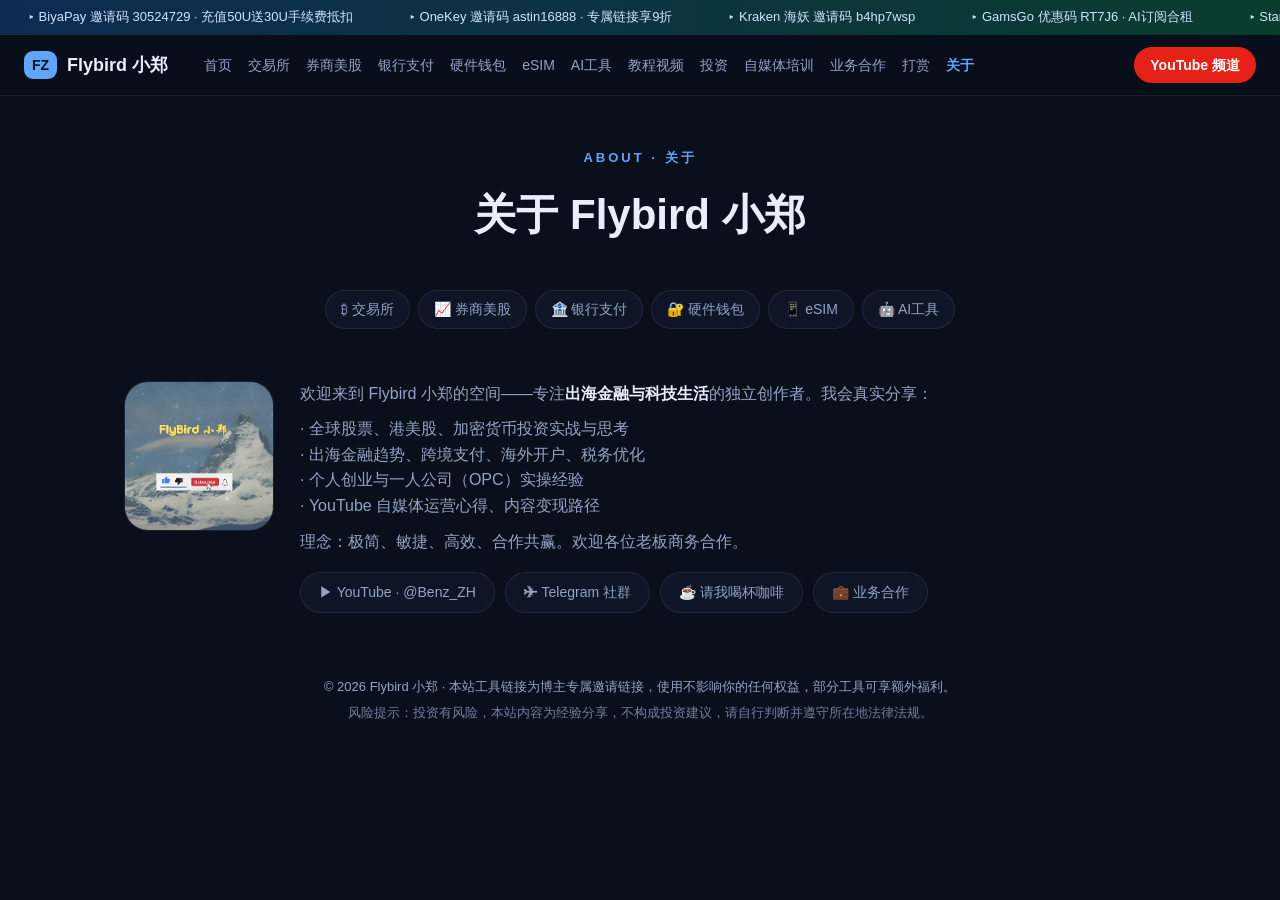
==== about.html @ 4866e3f5 "迭代为多页站：新增6个工具分类页+视频/投资/培训/合作/打赏/关于页，全站共享导航，补回旧站打赏与业务内容" ====
<!DOCTYPE html>
<html lang="zh-CN">
<head>
<meta charset="UTF-8">
<meta name="viewport" content="width=device-width, initial-scale=1.0">
<title>关于 Flybird 小郑 · Flybird 小郑</title>
<meta name="description" content="关于 Flybird 小郑：专注出海金融与科技生活的独立创作者，联系方式与频道入口。">
<link rel="stylesheet" href="styles.css">
<link rel="icon" href="data:image/svg+xml,<svg xmlns='http://www.w3.org/2000/svg' viewBox='0 0 100 100'><text y='.9em' font-size='90'>🕊️</text></svg>">
</head>
<body>
<div class="ticker" aria-label="最新福利播报"><div class="ticker-track" id="tickerTrack"></div></div>
<header class="nav">
  <a class="brand" href="index.html"><span class="brand-badge">FZ</span><span class="brand-name">Flybird 小郑</span></a>
  <nav class="nav-links">
    <a href="index.html">首页</a><a href="exchange.html">交易所</a><a href="broker.html">券商美股</a><a href="bank.html">银行支付</a><a href="wallet.html">硬件钱包</a><a href="esim.html">eSIM</a><a href="ai.html">AI工具</a><a href="videos.html">教程视频</a><a href="invest.html">投资</a><a href="training.html">自媒体培训</a><a href="services.html">业务合作</a><a href="donate.html">打赏</a><a href="about.html">关于</a>
  </nav>
  <a class="nav-cta" href="https://www.youtube.com/@Benz_ZH" target="_blank" rel="noopener">YouTube 频道</a>
</header>
<main>

<section class="page-hero">
  <p class="hero-kicker">ABOUT · 关于</p>
  <h1>关于 Flybird 小郑</h1>
  <p></p>
</section><nav class="cat-nav"><a href="exchange.html">₿ 交易所</a><a href="broker.html">📈 券商美股</a><a href="bank.html">🏦 银行支付</a><a href="wallet.html">🔐 硬件钱包</a><a href="esim.html">📱 eSIM</a><a href="ai.html">🤖 AI工具</a></nav>
<section class="section">
  <div class="about-flex">
    <img class="logo" src="src/assets/images/person_logo.png" alt="Flybird 小郑头像">
    <div class="about-text">
      <p>欢迎来到 Flybird 小郑的空间——专注<strong style="color:var(--text)">出海金融与科技生活</strong>的独立创作者。我会真实分享：</p>
      <p style="margin-top:10px">· 全球股票、港美股、加密货币投资实战与思考<br>
      · 出海金融趋势、跨境支付、海外开户、税务优化<br>
      · 个人创业与一人公司（OPC）实操经验<br>
      · YouTube 自媒体运营心得、内容变现路径</p>
      <p style="margin-top:10px">理念：极简、敏捷、高效、合作共赢。欢迎各位老板商务合作。</p>
      <div class="contact-row">
        <a class="contact-chip" href="https://www.youtube.com/@Benz_ZH" target="_blank" rel="noopener">▶ YouTube · @Benz_ZH</a>
        <a class="contact-chip" href="https://t.me/flybird_home" target="_blank" rel="noopener">✈ Telegram 社群</a>
        <a class="contact-chip" href="donate.html">☕ 请我喝杯咖啡</a>
        <a class="contact-chip" href="services.html">💼 业务合作</a>
      </div>
    </div>
  </div>
</section>

</main>
<footer class="footer">
  <p>© 2026 Flybird 小郑 · 本站工具链接为博主专属邀请链接，使用不影响你的任何权益，部分工具可享额外福利。</p>
  <p class="footer-risk">风险提示：投资有风险，本站内容为经验分享，不构成投资建议，请自行判断并遵守所在地法律法规。</p>
</footer>
<div class="toast" id="toast">已复制</div>
<script src="data.js"></script>
<script src="app.js"></script>
</body>
</html>
---- styles.css ----
/* Flybird 小郑工具站 · 深色工具站风格（原创样式） */
:root {
  --bg: #0a0f1c;
  --bg-soft: #0e1526;
  --bg-card: #121b31;
  --border: rgba(255, 255, 255, 0.08);
  --text: #e8eefc;
  --text-dim: #93a3c4;
  --accent: #60a5fa;
  --accent-dim: rgba(96, 165, 250, 0.12);
  --green: #34d399;
  --green-dim: rgba(52, 211, 153, 0.12);
  --radius: 16px;
}

* { margin: 0; padding: 0; box-sizing: border-box; }
html { scroll-behavior: smooth; }
body {
  background: var(--bg);
  color: var(--text);
  font-family: -apple-system, "PingFang SC", "Microsoft YaHei", "Segoe UI", sans-serif;
  line-height: 1.6;
}
a { color: inherit; text-decoration: none; }
em { font-style: normal; color: var(--accent); }

/* ---------- 滚动播报 ---------- */
.ticker {
  background: linear-gradient(90deg, #0d2b52, #0a3d2e);
  overflow: hidden; white-space: nowrap;
  padding: 7px 0; font-size: 13px; color: #cfe4ff;
}
.ticker-track { display: inline-block; animation: ticker-scroll 40s linear infinite; }
.ticker-item { margin: 0 28px; }
@keyframes ticker-scroll { from { transform: translateX(0); } to { transform: translateX(-50%); } }

/* ---------- 导航 ---------- */
.nav {
  position: sticky; top: 0; z-index: 50;
  display: flex; align-items: center; gap: 24px;
  padding: 12px 24px;
  background: rgba(10, 15, 28, 0.88); backdrop-filter: blur(10px);
  border-bottom: 1px solid var(--border);
}
.brand { display: flex; align-items: center; gap: 10px; font-weight: 700; font-size: 18px; }
.brand-badge {
  background: var(--accent); color: #06121f; font-weight: 800;
  border-radius: 9px; padding: 3px 8px; font-size: 14px;
}
.nav-links { display: flex; gap: 16px; color: var(--text-dim); font-size: 14px; margin-left: 12px; overflow-x: auto; white-space: nowrap; scrollbar-width: none; }
.nav-links::-webkit-scrollbar { display: none; }
.nav-links a:hover { color: var(--text); }
.nav-links a.active { color: var(--accent); font-weight: 700; }
.nav-cta {
  margin-left: auto; background: #e62117; color: #fff;
  padding: 7px 16px; border-radius: 999px; font-size: 14px; font-weight: 600;
}
@media (max-width: 640px) { .nav-cta { display: none; } }

/* ---------- Hero ---------- */
.hero { text-align: center; padding: 72px 24px 48px; max-width: 880px; margin: 0 auto; }
.hero-kicker { color: var(--accent); letter-spacing: 3px; font-size: 13px; font-weight: 700; }
.hero h1 { font-size: clamp(32px, 6vw, 54px); line-height: 1.2; margin: 16px 0; }
.hero-sub { color: var(--text-dim); font-size: 17px; max-width: 640px; margin: 0 auto; }
.hero-sub strong { color: var(--text); }
.hero-actions { display: flex; gap: 14px; justify-content: center; margin: 28px 0 36px; flex-wrap: wrap; }
.btn-primary {
  background: var(--accent); color: #06121f; font-weight: 700;
  padding: 12px 26px; border-radius: 999px; display: inline-block;
}
.btn-ghost {
  border: 1px solid var(--border); color: var(--text);
  padding: 12px 26px; border-radius: 999px; display: inline-block;
}
.hero-stats { display: flex; gap: 40px; justify-content: center; }
.hero-stats div { display: flex; flex-direction: column; }
.hero-stats strong { font-size: 26px; color: var(--green); }
.hero-stats span { color: var(--text-dim); font-size: 13px; }

/* ---------- 通用区块 ---------- */
.section { max-width: 1080px; margin: 0 auto; padding: 48px 24px 8px; }
.section-kicker { color: var(--accent); letter-spacing: 2px; font-size: 12px; font-weight: 700; }
.section h2 { font-size: 30px; margin: 8px 0 6px; }
.section-desc { color: var(--text-dim); margin-bottom: 8px; }

/* ---------- 专题 / 业务卡片 ---------- */
.series-grid { display: grid; grid-template-columns: repeat(auto-fill, minmax(230px, 1fr)); gap: 16px; margin-top: 20px; }
.series-card {
  background: var(--bg-card); border: 1px solid var(--border);
  border-radius: var(--radius); padding: 22px; display: block;
  transition: transform .15s, border-color .15s;
}
a.series-card:hover { transform: translateY(-3px); border-color: var(--accent); }
.series-emoji { font-size: 28px; }
.series-card h3 { margin: 10px 0 6px; font-size: 17px; }
.series-card p { color: var(--text-dim); font-size: 14px; }
.series-link { color: var(--accent); font-size: 14px; font-weight: 600; display: inline-block; margin-top: 10px; }

/* ---------- 工具库 ---------- */
.filter-bar { display: flex; gap: 8px; flex-wrap: wrap; margin: 18px 0 6px; }
.filter-btn {
  background: var(--bg-soft); color: var(--text-dim); border: 1px solid var(--border);
  padding: 7px 15px; border-radius: 999px; cursor: pointer; font-size: 14px;
}
.filter-btn.active { background: var(--accent-dim); color: var(--accent); border-color: var(--accent); }
.cat-block { margin-top: 26px; }
.cat-title { font-size: 20px; margin-bottom: 14px; }
.tool-grid { display: grid; grid-template-columns: repeat(auto-fill, minmax(300px, 1fr)); gap: 16px; }
.tool-card { background: var(--bg-card); border: 1px solid var(--border); border-radius: var(--radius); padding: 20px; }
.tool-head { display: flex; gap: 12px; align-items: center; }
.tool-avatar {
  width: 48px; height: 48px; border-radius: 12px; flex: none;
  background: var(--accent-dim); color: var(--accent);
  display: flex; align-items: center; justify-content: center;
  font-weight: 800; font-size: 15px;
}
.tool-head h3 { font-size: 17px; }
.tool-tag { color: var(--text-dim); font-size: 13px; }
.tool-perk {
  background: var(--green-dim); color: var(--green);
  border-radius: 8px; padding: 6px 10px; font-size: 13px; margin: 14px 0 10px;
}
.code-row { display: flex; align-items: center; gap: 8px; margin-bottom: 12px; font-size: 14px; }
.code-label { color: var(--text-dim); }
.code-row code {
  background: rgba(255,255,255,.06); padding: 3px 10px; border-radius: 6px;
  font-size: 15px; letter-spacing: .5px; color: #ffd479;
}
.copy-btn {
  background: transparent; border: 1px solid var(--border); color: var(--text-dim);
  border-radius: 6px; padding: 3px 10px; cursor: pointer; font-size: 13px;
}
.copy-btn:hover { color: var(--accent); border-color: var(--accent); }
.tool-actions { display: flex; gap: 8px; flex-wrap: wrap; }
.tool-btn {
  background: var(--accent); color: #06121f; font-weight: 700; font-size: 14px;
  padding: 8px 16px; border-radius: 8px;
}
.tool-btn.ghost { background: transparent; border: 1px solid var(--border); color: var(--text); font-weight: 500; }

/* ---------- 视频 ---------- */
.video-grid { display: grid; grid-template-columns: repeat(auto-fill, minmax(300px, 1fr)); gap: 18px; margin-top: 20px; }
.video-card { background: var(--bg-card); border: 1px solid var(--border); border-radius: var(--radius); overflow: hidden; }
.video-thumb { position: relative; cursor: pointer; aspect-ratio: 16/9; background: #000; }
.video-thumb img { width: 100%; height: 100%; object-fit: cover; display: block; }
.video-thumb iframe { width: 100%; height: 100%; display: block; }
.play-badge {
  position: absolute; inset: 0; display: flex; align-items: center; justify-content: center;
  font-size: 30px; color: #fff; background: rgba(0,0,0,.25);
}
.video-card h3 { font-size: 16px; padding: 12px 16px 2px; }
.video-card p { color: var(--text-dim); font-size: 13px; padding: 0 16px 14px; }
.more-videos { margin: 18px 0 8px; }
.more-videos a { color: var(--accent); font-weight: 600; }

/* ---------- 咨询横幅 / 关于 ---------- */
.consult-banner {
  margin-top: 22px; background: linear-gradient(90deg, var(--accent-dim), var(--green-dim));
  border: 1px solid var(--border); border-radius: var(--radius);
  padding: 24px; display: flex; align-items: center; gap: 20px; flex-wrap: wrap;
}
.consult-banner p { color: var(--text-dim); font-size: 14px; margin-top: 4px; }
.consult-banner .btn-primary { margin-left: auto; }
.about-text { color: var(--text-dim); max-width: 760px; }
.contact-row { display: flex; gap: 10px; flex-wrap: wrap; margin-top: 18px; }
.contact-chip { border: 1px solid var(--border); border-radius: 999px; padding: 8px 18px; font-size: 14px; background: var(--bg-soft); }
.contact-chip:hover { border-color: var(--accent); color: var(--accent); }

/* ---------- 页脚 / 提示 ---------- */
.footer { text-align: center; color: var(--text-dim); font-size: 13px; padding: 56px 24px 40px; }
.footer-risk { margin-top: 6px; opacity: .75; }
.toast {
  position: fixed; left: 50%; bottom: 28px; transform: translateX(-50%) translateY(20px);
  background: var(--green); color: #06281c; font-weight: 700; font-size: 14px;
  padding: 10px 22px; border-radius: 999px; opacity: 0; pointer-events: none; transition: all .25s;
}
.toast.show { opacity: 1; transform: translateX(-50%) translateY(0); }

/* ---------- 子页面通用 ---------- */
.page-hero { text-align: center; padding: 52px 24px 10px; max-width: 820px; margin: 0 auto; }
.page-hero .hero-kicker { color: var(--accent); letter-spacing: 3px; font-size: 13px; font-weight: 700; }
.page-hero h1 { font-size: clamp(28px, 5vw, 42px); margin: 12px 0 10px; }
.page-hero p { color: var(--text-dim); font-size: 16px; }
.cat-nav { display: flex; gap: 8px; flex-wrap: wrap; justify-content: center; margin: 22px auto 4px; max-width: 900px; padding: 0 16px; }
.cat-nav a { border: 1px solid var(--border); background: var(--bg-soft); color: var(--text-dim); border-radius: 999px; padding: 7px 15px; font-size: 14px; }
.cat-nav a:hover { color: var(--accent); border-color: var(--accent); }

/* ---------- 课程列表 ---------- */
.course-box { background: var(--bg-card); border: 1px solid var(--border); border-radius: var(--radius); padding: 22px; margin-top: 18px; }
.course-box h3 { margin-bottom: 12px; font-size: 18px; }
.course-item { display: flex; align-items: center; gap: 12px; padding: 11px 10px; border-radius: 10px; font-size: 15px; }
.course-item:hover { background: rgba(255,255,255,.04); }
.course-num { background: var(--accent-dim); color: var(--accent); font-weight: 800; border-radius: 8px; width: 28px; height: 28px; display: flex; align-items: center; justify-content: center; flex: none; }
.course-play { margin-left: auto; color: var(--text-dim); font-size: 13px; flex: none; }

/* ---------- 打赏页 ---------- */
.donate-grid { display: grid; grid-template-columns: repeat(auto-fit, minmax(240px, 1fr)); gap: 18px; max-width: 640px; margin: 26px auto 0; }
.donate-card { background: var(--bg-card); border: 1px solid var(--border); border-radius: var(--radius); padding: 24px; text-align: center; }
.donate-card img { width: 220px; height: 220px; object-fit: contain; border-radius: 12px; background: #fff; }
.donate-card h3 { margin-top: 14px; font-size: 18px; }
.donate-card p { color: var(--text-dim); font-size: 14px; }
.usdt-box { max-width: 720px; margin: 26px auto 0; background: var(--bg-card); border: 1px solid var(--border); border-radius: var(--radius); padding: 22px; text-align: center; }
.usdt-addr { font-family: ui-monospace, Menlo, monospace; background: rgba(255,255,255,.06); border-radius: 8px; padding: 10px 14px; word-break: break-all; color: #ffd479; display: block; margin: 12px 0; font-size: 15px; }

/* ---------- 关于页 ---------- */
.about-flex { display: flex; gap: 26px; align-items: flex-start; flex-wrap: wrap; }
.about-flex img.logo { width: 150px; height: 150px; object-fit: cover; border-radius: 24px; border: 1px solid var(--border); }
.about-flex .about-text { flex: 1; min-width: 260px; }
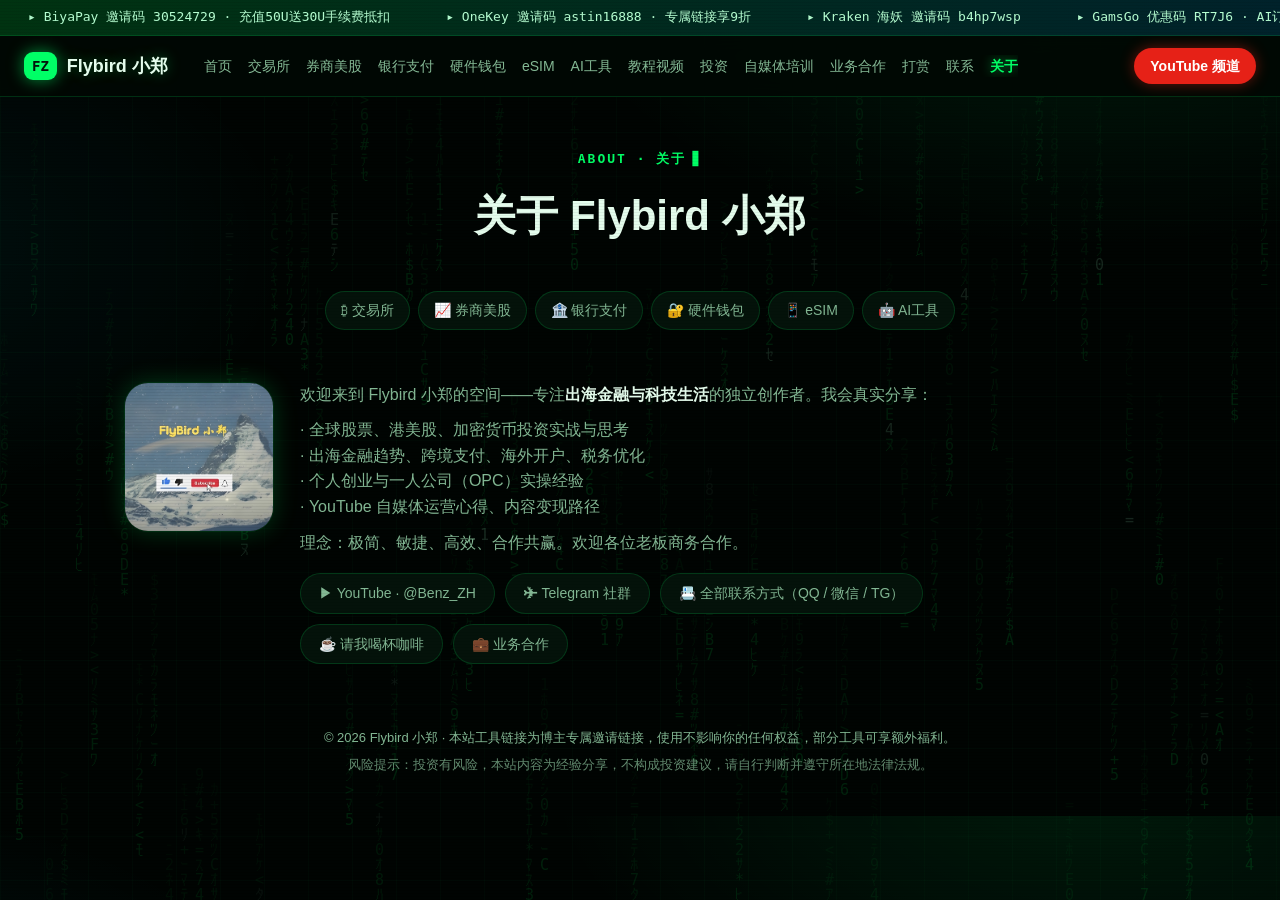
==== commit ee7cac89: "改版黑客帝国科技风（数字雨+霓虹绿+自由主题），新增联系页恢复 QQ/微信/TG/社群全部联系方式" ====
--- a/about.html
+++ b/about.html
@@ -9,11 +9,12 @@
 <link rel="icon" href="data:image/svg+xml,<svg xmlns='http://www.w3.org/2000/svg' viewBox='0 0 100 100'><text y='.9em' font-size='90'>🕊️</text></svg>">
 </head>
 <body>
+<canvas id="matrixRain" aria-hidden="true"></canvas>
 <div class="ticker" aria-label="最新福利播报"><div class="ticker-track" id="tickerTrack"></div></div>
 <header class="nav">
   <a class="brand" href="index.html"><span class="brand-badge">FZ</span><span class="brand-name">Flybird 小郑</span></a>
   <nav class="nav-links">
-    <a href="index.html">首页</a><a href="exchange.html">交易所</a><a href="broker.html">券商美股</a><a href="bank.html">银行支付</a><a href="wallet.html">硬件钱包</a><a href="esim.html">eSIM</a><a href="ai.html">AI工具</a><a href="videos.html">教程视频</a><a href="invest.html">投资</a><a href="training.html">自媒体培训</a><a href="services.html">业务合作</a><a href="donate.html">打赏</a><a href="about.html">关于</a>
+    <a href="index.html">首页</a><a href="exchange.html">交易所</a><a href="broker.html">券商美股</a><a href="bank.html">银行支付</a><a href="wallet.html">硬件钱包</a><a href="esim.html">eSIM</a><a href="ai.html">AI工具</a><a href="videos.html">教程视频</a><a href="invest.html">投资</a><a href="training.html">自媒体培训</a><a href="services.html">业务合作</a><a href="donate.html">打赏</a><a href="contact.html">联系</a><a href="about.html">关于</a>
   </nav>
   <a class="nav-cta" href="https://www.youtube.com/@Benz_ZH" target="_blank" rel="noopener">YouTube 频道</a>
 </header>
@@ -37,6 +38,7 @@
       <div class="contact-row">
         <a class="contact-chip" href="https://www.youtube.com/@Benz_ZH" target="_blank" rel="noopener">▶ YouTube · @Benz_ZH</a>
         <a class="contact-chip" href="https://t.me/flybird_home" target="_blank" rel="noopener">✈ Telegram 社群</a>
+        <a class="contact-chip" href="contact.html">📇 全部联系方式（QQ / 微信 / TG）</a>
         <a class="contact-chip" href="donate.html">☕ 请我喝杯咖啡</a>
         <a class="contact-chip" href="services.html">💼 业务合作</a>
       </div>
--- a/styles.css
+++ b/styles.css
@@ -1,34 +1,54 @@
-/* Flybird 小郑工具站 · 深色工具站风格（原创样式） */
+/* Flybird 小郑工具站 · 黑客帝国式科技风（原创样式） */
 :root {
-  --bg: #0a0f1c;
-  --bg-soft: #0e1526;
-  --bg-card: #121b31;
-  --border: rgba(255, 255, 255, 0.08);
-  --text: #e8eefc;
-  --text-dim: #93a3c4;
-  --accent: #60a5fa;
-  --accent-dim: rgba(96, 165, 250, 0.12);
-  --green: #34d399;
-  --green-dim: rgba(52, 211, 153, 0.12);
-  --radius: 16px;
+  --bg: #010503;
+  --bg-soft: #04120a;
+  --bg-card: #06150c;
+  --border: rgba(0, 255, 102, 0.16);
+  --text: #e4fcec;
+  --text-dim: #83b894;
+  --accent: #00ff66;
+  --accent-dim: rgba(0, 255, 102, 0.12);
+  --green: #00e5ff;
+  --green-dim: rgba(0, 229, 255, 0.10);
+  --amber: #ffd479;
+  --radius: 14px;
+  --mono: ui-monospace, "SF Mono", Menlo, Consolas, monospace;
 }
 
 * { margin: 0; padding: 0; box-sizing: border-box; }
 html { scroll-behavior: smooth; }
 body {
-  background: var(--bg);
+  background:
+    radial-gradient(900px 480px at 85% -5%, rgba(0, 255, 102, 0.10), transparent 60%),
+    radial-gradient(700px 420px at -10% 30%, rgba(0, 229, 255, 0.06), transparent 60%),
+    linear-gradient(rgba(0, 255, 102, 0.025) 1px, transparent 1px),
+    linear-gradient(90deg, rgba(0, 255, 102, 0.025) 1px, transparent 1px),
+    var(--bg);
+  background-size: auto, auto, 44px 44px, 44px 44px, auto;
   color: var(--text);
   font-family: -apple-system, "PingFang SC", "Microsoft YaHei", "Segoe UI", sans-serif;
   line-height: 1.6;
 }
 a { color: inherit; text-decoration: none; }
-em { font-style: normal; color: var(--accent); }
+em { font-style: normal; color: var(--accent); text-shadow: 0 0 18px rgba(0, 255, 102, 0.65); }
+::selection { background: var(--accent); color: #02140a; }
+
+/* 数字雨画布 + 扫描线 */
+#matrixRain { position: fixed; inset: 0; z-index: 0; opacity: 0.14; pointer-events: none; }
+body::after {
+  content: ""; position: fixed; inset: 0; z-index: 3; pointer-events: none;
+  background: repeating-linear-gradient(0deg, rgba(0, 0, 0, 0.14) 0 1px, transparent 1px 3px);
+  opacity: 0.35;
+}
+header, main, footer { position: relative; z-index: 1; }
 
 /* ---------- 滚动播报 ---------- */
 .ticker {
-  background: linear-gradient(90deg, #0d2b52, #0a3d2e);
+  background: linear-gradient(90deg, #003311, #00222b);
+  border-bottom: 1px solid var(--border);
   overflow: hidden; white-space: nowrap;
-  padding: 7px 0; font-size: 13px; color: #cfe4ff;
+  padding: 7px 0; font-size: 13px; color: #b6ffd2; font-family: var(--mono);
+  position: relative; z-index: 1;
 }
 .ticker-track { display: inline-block; animation: ticker-scroll 40s linear infinite; }
 .ticker-item { margin: 0 28px; }
@@ -39,48 +59,68 @@
   position: sticky; top: 0; z-index: 50;
   display: flex; align-items: center; gap: 24px;
   padding: 12px 24px;
-  background: rgba(10, 15, 28, 0.88); backdrop-filter: blur(10px);
+  background: rgba(1, 8, 4, 0.9); backdrop-filter: blur(10px);
   border-bottom: 1px solid var(--border);
 }
 .brand { display: flex; align-items: center; gap: 10px; font-weight: 700; font-size: 18px; }
 .brand-badge {
-  background: var(--accent); color: #06121f; font-weight: 800;
-  border-radius: 9px; padding: 3px 8px; font-size: 14px;
-}
+  background: var(--accent); color: #02140a; font-weight: 800;
+  border-radius: 9px; padding: 3px 8px; font-size: 14px; font-family: var(--mono);
+  box-shadow: 0 0 16px rgba(0, 255, 102, 0.55);
+}
+.brand-name { text-shadow: 0 0 14px rgba(0, 255, 102, 0.35); }
 .nav-links { display: flex; gap: 16px; color: var(--text-dim); font-size: 14px; margin-left: 12px; overflow-x: auto; white-space: nowrap; scrollbar-width: none; }
 .nav-links::-webkit-scrollbar { display: none; }
-.nav-links a:hover { color: var(--text); }
-.nav-links a.active { color: var(--accent); font-weight: 700; }
+.nav-links a:hover { color: var(--accent); }
+.nav-links a.active { color: var(--accent); font-weight: 700; text-shadow: 0 0 12px rgba(0, 255, 102, 0.6); }
 .nav-cta {
   margin-left: auto; background: #e62117; color: #fff;
   padding: 7px 16px; border-radius: 999px; font-size: 14px; font-weight: 600;
+  box-shadow: 0 0 14px rgba(230, 33, 23, 0.45); flex: none;
 }
 @media (max-width: 640px) { .nav-cta { display: none; } }
 
 /* ---------- Hero ---------- */
-.hero { text-align: center; padding: 72px 24px 48px; max-width: 880px; margin: 0 auto; }
-.hero-kicker { color: var(--accent); letter-spacing: 3px; font-size: 13px; font-weight: 700; }
-.hero h1 { font-size: clamp(32px, 6vw, 54px); line-height: 1.2; margin: 16px 0; }
-.hero-sub { color: var(--text-dim); font-size: 17px; max-width: 640px; margin: 0 auto; }
+.hero { text-align: center; padding: 76px 24px 48px; max-width: 900px; margin: 0 auto; }
+.hero-kicker { color: var(--accent); letter-spacing: 2px; font-size: 13px; font-weight: 700; font-family: var(--mono); }
+.hero-kicker::after { content: "▊"; margin-left: 6px; animation: blink 1.1s steps(1) infinite; }
+@keyframes blink { 50% { opacity: 0; } }
+.hero h1 { font-size: clamp(32px, 6vw, 56px); line-height: 1.2; margin: 16px 0; letter-spacing: 1px; }
+.hero-sub { color: var(--text-dim); font-size: 17px; max-width: 680px; margin: 0 auto; }
 .hero-sub strong { color: var(--text); }
 .hero-actions { display: flex; gap: 14px; justify-content: center; margin: 28px 0 36px; flex-wrap: wrap; }
 .btn-primary {
-  background: var(--accent); color: #06121f; font-weight: 700;
-  padding: 12px 26px; border-radius: 999px; display: inline-block;
-}
+  background: var(--accent); color: #02140a; font-weight: 800;
+  padding: 12px 26px; border-radius: 10px; display: inline-block;
+  box-shadow: 0 0 22px rgba(0, 255, 102, 0.45);
+  transition: transform .15s, box-shadow .15s;
+}
+.btn-primary:hover { transform: translateY(-2px); box-shadow: 0 0 34px rgba(0, 255, 102, 0.7); }
 .btn-ghost {
-  border: 1px solid var(--border); color: var(--text);
-  padding: 12px 26px; border-radius: 999px; display: inline-block;
+  border: 1px solid var(--accent); color: var(--accent);
+  padding: 12px 26px; border-radius: 10px; display: inline-block;
+  background: rgba(0, 255, 102, 0.05);
 }
 .hero-stats { display: flex; gap: 40px; justify-content: center; }
 .hero-stats div { display: flex; flex-direction: column; }
-.hero-stats strong { font-size: 26px; color: var(--green); }
+.hero-stats strong { font-size: 26px; color: var(--accent); font-family: var(--mono); text-shadow: 0 0 14px rgba(0, 255, 102, 0.5); }
 .hero-stats span { color: var(--text-dim); font-size: 13px; }
+
+/* 自由三支柱 */
+.freedom-grid { display: grid; grid-template-columns: repeat(auto-fit, minmax(230px, 1fr)); gap: 16px; max-width: 1080px; margin: 6px auto 0; padding: 0 24px; }
+.freedom-card {
+  border: 1px solid var(--border); border-radius: var(--radius); padding: 22px;
+  background: linear-gradient(160deg, rgba(0, 255, 102, 0.07), rgba(0, 0, 0, 0.25));
+  text-align: center;
+}
+.freedom-card .f-emoji { font-size: 30px; }
+.freedom-card h3 { margin: 8px 0 6px; font-size: 19px; letter-spacing: 4px; }
+.freedom-card p { color: var(--text-dim); font-size: 14px; }
 
 /* ---------- 通用区块 ---------- */
 .section { max-width: 1080px; margin: 0 auto; padding: 48px 24px 8px; }
-.section-kicker { color: var(--accent); letter-spacing: 2px; font-size: 12px; font-weight: 700; }
-.section h2 { font-size: 30px; margin: 8px 0 6px; }
+.section-kicker { color: var(--accent); letter-spacing: 2px; font-size: 12px; font-weight: 700; font-family: var(--mono); }
+.section h2 { font-size: 30px; margin: 8px 0 6px; text-shadow: 0 0 16px rgba(0, 255, 102, 0.25); }
 .section-desc { color: var(--text-dim); margin-bottom: 8px; }
 
 /* ---------- 专题 / 业务卡片 ---------- */
@@ -88,9 +128,9 @@
 .series-card {
   background: var(--bg-card); border: 1px solid var(--border);
   border-radius: var(--radius); padding: 22px; display: block;
-  transition: transform .15s, border-color .15s;
-}
-a.series-card:hover { transform: translateY(-3px); border-color: var(--accent); }
+  transition: transform .15s, border-color .15s, box-shadow .15s;
+}
+a.series-card:hover, div.series-card:hover { transform: translateY(-3px); border-color: var(--accent); box-shadow: 0 8px 30px rgba(0, 255, 102, 0.18); }
 .series-emoji { font-size: 28px; }
 .series-card h3 { margin: 10px 0 6px; font-size: 17px; }
 .series-card p { color: var(--text-dim); font-size: 14px; }
@@ -106,13 +146,15 @@
 .cat-block { margin-top: 26px; }
 .cat-title { font-size: 20px; margin-bottom: 14px; }
 .tool-grid { display: grid; grid-template-columns: repeat(auto-fill, minmax(300px, 1fr)); gap: 16px; }
-.tool-card { background: var(--bg-card); border: 1px solid var(--border); border-radius: var(--radius); padding: 20px; }
+.tool-card { background: var(--bg-card); border: 1px solid var(--border); border-radius: var(--radius); padding: 20px; transition: border-color .15s, box-shadow .15s; }
+.tool-card:hover { border-color: rgba(0, 255, 102, 0.55); box-shadow: 0 6px 26px rgba(0, 255, 102, 0.15); }
 .tool-head { display: flex; gap: 12px; align-items: center; }
 .tool-avatar {
   width: 48px; height: 48px; border-radius: 12px; flex: none;
-  background: var(--accent-dim); color: var(--accent);
+  background: var(--accent-dim); color: var(--accent); font-family: var(--mono);
   display: flex; align-items: center; justify-content: center;
-  font-weight: 800; font-size: 15px;
+  font-weight: 800; font-size: 15px; border: 1px solid var(--border);
+  text-shadow: 0 0 10px rgba(0, 255, 102, 0.5);
 }
 .tool-head h3 { font-size: 17px; }
 .tool-tag { color: var(--text-dim); font-size: 13px; }
@@ -123,8 +165,9 @@
 .code-row { display: flex; align-items: center; gap: 8px; margin-bottom: 12px; font-size: 14px; }
 .code-label { color: var(--text-dim); }
 .code-row code {
-  background: rgba(255,255,255,.06); padding: 3px 10px; border-radius: 6px;
-  font-size: 15px; letter-spacing: .5px; color: #ffd479;
+  background: rgba(0, 255, 102, 0.07); padding: 3px 10px; border-radius: 6px;
+  font-size: 15px; letter-spacing: .5px; color: var(--amber); font-family: var(--mono);
+  border: 1px dashed rgba(0, 255, 102, 0.35);
 }
 .copy-btn {
   background: transparent; border: 1px solid var(--border); color: var(--text-dim);
@@ -133,7 +176,7 @@
 .copy-btn:hover { color: var(--accent); border-color: var(--accent); }
 .tool-actions { display: flex; gap: 8px; flex-wrap: wrap; }
 .tool-btn {
-  background: var(--accent); color: #06121f; font-weight: 700; font-size: 14px;
+  background: var(--accent); color: #02140a; font-weight: 700; font-size: 14px;
   padding: 8px 16px; border-radius: 8px;
 }
 .tool-btn.ghost { background: transparent; border: 1px solid var(--border); color: var(--text); font-weight: 500; }
@@ -146,7 +189,8 @@
 .video-thumb iframe { width: 100%; height: 100%; display: block; }
 .play-badge {
   position: absolute; inset: 0; display: flex; align-items: center; justify-content: center;
-  font-size: 30px; color: #fff; background: rgba(0,0,0,.25);
+  font-size: 30px; color: var(--accent); background: rgba(0, 10, 4, 0.35);
+  text-shadow: 0 0 18px rgba(0, 255, 102, 0.8);
 }
 .video-card h3 { font-size: 16px; padding: 12px 16px 2px; }
 .video-card p { color: var(--text-dim); font-size: 13px; padding: 0 16px 14px; }
@@ -171,14 +215,15 @@
 .footer-risk { margin-top: 6px; opacity: .75; }
 .toast {
   position: fixed; left: 50%; bottom: 28px; transform: translateX(-50%) translateY(20px);
-  background: var(--green); color: #06281c; font-weight: 700; font-size: 14px;
-  padding: 10px 22px; border-radius: 999px; opacity: 0; pointer-events: none; transition: all .25s;
+  background: var(--accent); color: #02140a; font-weight: 700; font-size: 14px;
+  padding: 10px 22px; border-radius: 999px; opacity: 0; pointer-events: none; transition: all .25s; z-index: 60;
+  box-shadow: 0 0 24px rgba(0, 255, 102, 0.5);
 }
 .toast.show { opacity: 1; transform: translateX(-50%) translateY(0); }
 
 /* ---------- 子页面通用 ---------- */
 .page-hero { text-align: center; padding: 52px 24px 10px; max-width: 820px; margin: 0 auto; }
-.page-hero .hero-kicker { color: var(--accent); letter-spacing: 3px; font-size: 13px; font-weight: 700; }
+.page-hero .hero-kicker { color: var(--accent); letter-spacing: 2px; font-size: 13px; font-weight: 700; font-family: var(--mono); }
 .page-hero h1 { font-size: clamp(28px, 5vw, 42px); margin: 12px 0 10px; }
 .page-hero p { color: var(--text-dim); font-size: 16px; }
 .cat-nav { display: flex; gap: 8px; flex-wrap: wrap; justify-content: center; margin: 22px auto 4px; max-width: 900px; padding: 0 16px; }
@@ -189,8 +234,8 @@
 .course-box { background: var(--bg-card); border: 1px solid var(--border); border-radius: var(--radius); padding: 22px; margin-top: 18px; }
 .course-box h3 { margin-bottom: 12px; font-size: 18px; }
 .course-item { display: flex; align-items: center; gap: 12px; padding: 11px 10px; border-radius: 10px; font-size: 15px; }
-.course-item:hover { background: rgba(255,255,255,.04); }
-.course-num { background: var(--accent-dim); color: var(--accent); font-weight: 800; border-radius: 8px; width: 28px; height: 28px; display: flex; align-items: center; justify-content: center; flex: none; }
+.course-item:hover { background: rgba(0, 255, 102, 0.05); }
+.course-num { background: var(--accent-dim); color: var(--accent); font-weight: 800; border-radius: 8px; width: 28px; height: 28px; display: flex; align-items: center; justify-content: center; flex: none; font-family: var(--mono); }
 .course-play { margin-left: auto; color: var(--text-dim); font-size: 13px; flex: none; }
 
 /* ---------- 打赏页 ---------- */
@@ -200,9 +245,23 @@
 .donate-card h3 { margin-top: 14px; font-size: 18px; }
 .donate-card p { color: var(--text-dim); font-size: 14px; }
 .usdt-box { max-width: 720px; margin: 26px auto 0; background: var(--bg-card); border: 1px solid var(--border); border-radius: var(--radius); padding: 22px; text-align: center; }
-.usdt-addr { font-family: ui-monospace, Menlo, monospace; background: rgba(255,255,255,.06); border-radius: 8px; padding: 10px 14px; word-break: break-all; color: #ffd479; display: block; margin: 12px 0; font-size: 15px; }
+.usdt-addr { font-family: var(--mono); background: rgba(0, 255, 102, 0.06); border: 1px dashed rgba(0, 255, 102, 0.35); border-radius: 8px; padding: 10px 14px; word-break: break-all; color: var(--amber); display: block; margin: 12px 0; font-size: 15px; }
+
+/* ---------- 联系页 ---------- */
+.contact-grid { display: grid; grid-template-columns: repeat(auto-fill, minmax(300px, 1fr)); gap: 16px; margin-top: 20px; }
+.contact-card { background: var(--bg-card); border: 1px solid var(--border); border-radius: var(--radius); padding: 22px; text-align: center; transition: border-color .15s, box-shadow .15s; }
+.contact-card:hover { border-color: rgba(0, 255, 102, 0.55); box-shadow: 0 6px 26px rgba(0, 255, 102, 0.15); }
+.contact-card img { width: 170px; height: 170px; object-fit: contain; border-radius: 12px; background: #fff; }
+.contact-card h3 { margin: 12px 0 4px; font-size: 18px; }
+.contact-card .c-id { font-family: var(--mono); color: var(--amber); font-size: 17px; word-break: break-all; }
+.contact-card p { color: var(--text-dim); font-size: 13px; margin: 8px 0 14px; }
 
 /* ---------- 关于页 ---------- */
 .about-flex { display: flex; gap: 26px; align-items: flex-start; flex-wrap: wrap; }
-.about-flex img.logo { width: 150px; height: 150px; object-fit: cover; border-radius: 24px; border: 1px solid var(--border); }
+.about-flex img.logo { width: 150px; height: 150px; object-fit: cover; border-radius: 24px; border: 1px solid var(--border); box-shadow: 0 0 24px rgba(0, 255, 102, 0.2); }
 .about-flex .about-text { flex: 1; min-width: 260px; }
+
+@media (prefers-reduced-motion: reduce) {
+  .ticker-track { animation: none; }
+  .hero-kicker::after { animation: none; }
+}
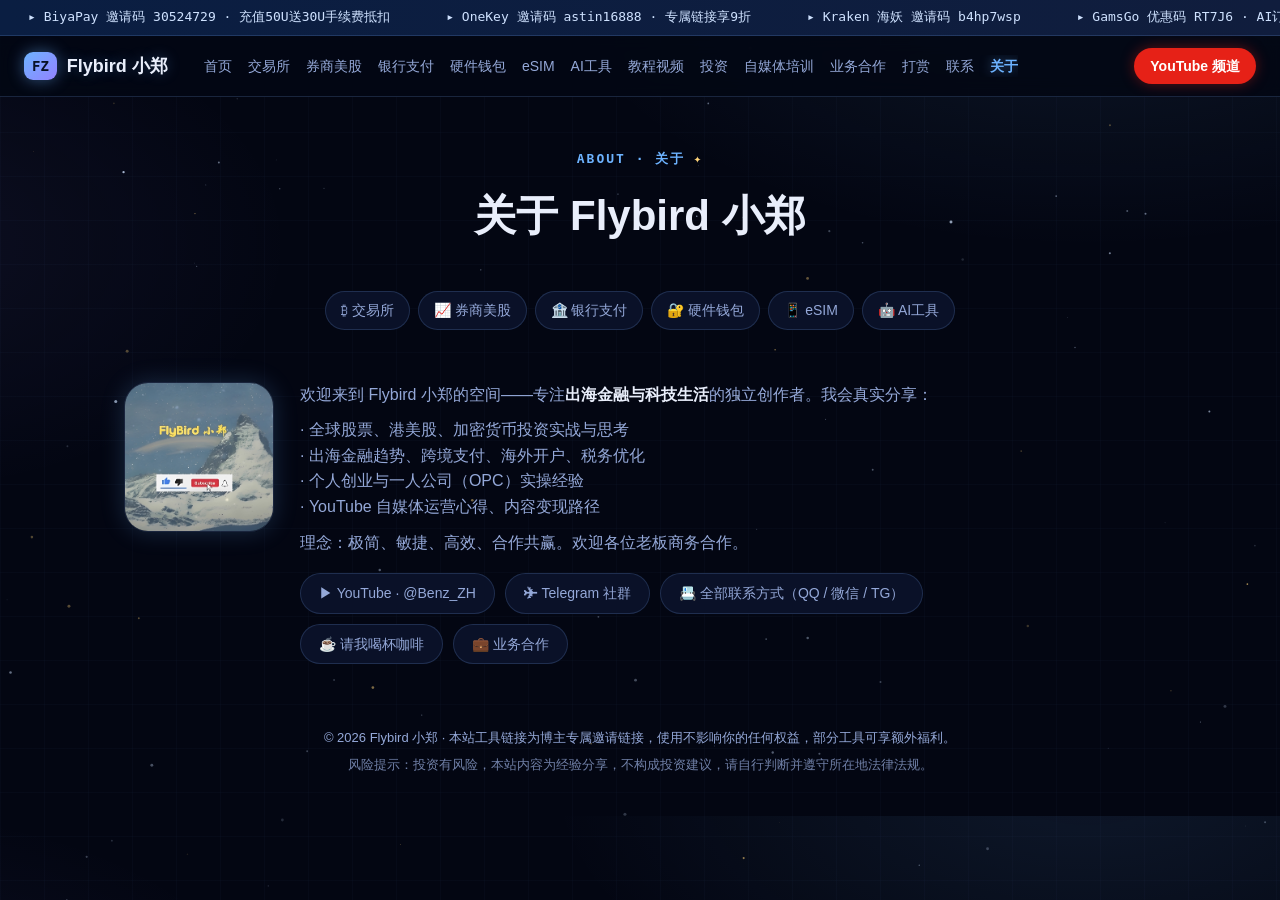
==== commit 543f3954: "改版深蓝星空旅居风（二）：其余页面接入星空背景" ====
--- a/about.html
+++ b/about.html
@@ -9,7 +9,7 @@
 <link rel="icon" href="data:image/svg+xml,<svg xmlns='http://www.w3.org/2000/svg' viewBox='0 0 100 100'><text y='.9em' font-size='90'>🕊️</text></svg>">
 </head>
 <body>
-<canvas id="matrixRain" aria-hidden="true"></canvas>
+<canvas id="starCanvas" aria-hidden="true"></canvas>
 <div class="ticker" aria-label="最新福利播报"><div class="ticker-track" id="tickerTrack"></div></div>
 <header class="nav">
   <a class="brand" href="index.html"><span class="brand-badge">FZ</span><span class="brand-name">Flybird 小郑</span></a>
--- a/styles.css
+++ b/styles.css
@@ -1,15 +1,15 @@
-/* Flybird 小郑工具站 · 黑客帝国式科技风（原创样式） */
+/* Flybird 小郑工具站 · 深蓝星空旅居风（原创样式） */
 :root {
-  --bg: #010503;
-  --bg-soft: #04120a;
-  --bg-card: #06150c;
-  --border: rgba(0, 255, 102, 0.16);
-  --text: #e4fcec;
-  --text-dim: #83b894;
-  --accent: #00ff66;
-  --accent-dim: rgba(0, 255, 102, 0.12);
-  --green: #00e5ff;
-  --green-dim: rgba(0, 229, 255, 0.10);
+  --bg: #030612;
+  --bg-soft: #0a1128;
+  --bg-card: #0a142e;
+  --border: rgba(126, 178, 255, 0.18);
+  --text: #e9eefb;
+  --text-dim: #94a8d8;
+  --accent: #6db3ff;
+  --accent-dim: rgba(109, 179, 255, 0.12);
+  --green: #ffd479;
+  --green-dim: rgba(255, 212, 121, 0.10);
   --amber: #ffd479;
   --radius: 14px;
   --mono: ui-monospace, "SF Mono", Menlo, Consolas, monospace;
@@ -19,10 +19,10 @@
 html { scroll-behavior: smooth; }
 body {
   background:
-    radial-gradient(900px 480px at 85% -5%, rgba(0, 255, 102, 0.10), transparent 60%),
-    radial-gradient(700px 420px at -10% 30%, rgba(0, 229, 255, 0.06), transparent 60%),
-    linear-gradient(rgba(0, 255, 102, 0.025) 1px, transparent 1px),
-    linear-gradient(90deg, rgba(0, 255, 102, 0.025) 1px, transparent 1px),
+    radial-gradient(900px 480px at 85% -5%, rgba(109, 179, 255, 0.10), transparent 60%),
+    radial-gradient(700px 420px at -10% 30%, rgba(147, 130, 255, 0.07), transparent 60%),
+    linear-gradient(rgba(126, 178, 255, 0.022) 1px, transparent 1px),
+    linear-gradient(90deg, rgba(126, 178, 255, 0.022) 1px, transparent 1px),
     var(--bg);
   background-size: auto, auto, 44px 44px, 44px 44px, auto;
   color: var(--text);
@@ -30,24 +30,19 @@
   line-height: 1.6;
 }
 a { color: inherit; text-decoration: none; }
-em { font-style: normal; color: var(--accent); text-shadow: 0 0 18px rgba(0, 255, 102, 0.65); }
-::selection { background: var(--accent); color: #02140a; }
-
-/* 数字雨画布 + 扫描线 */
-#matrixRain { position: fixed; inset: 0; z-index: 0; opacity: 0.14; pointer-events: none; }
-body::after {
-  content: ""; position: fixed; inset: 0; z-index: 3; pointer-events: none;
-  background: repeating-linear-gradient(0deg, rgba(0, 0, 0, 0.14) 0 1px, transparent 1px 3px);
-  opacity: 0.35;
-}
+em { font-style: normal; color: var(--accent); text-shadow: 0 0 18px rgba(109, 179, 255, 0.55); }
+::selection { background: var(--accent); color: #06122b; }
+
+/* 星空画布 */
+#starCanvas { position: fixed; inset: 0; z-index: 0; pointer-events: none; }
 header, main, footer { position: relative; z-index: 1; }
 
 /* ---------- 滚动播报 ---------- */
 .ticker {
-  background: linear-gradient(90deg, #003311, #00222b);
+  background: linear-gradient(90deg, #0a1e42, #101d3d);
   border-bottom: 1px solid var(--border);
   overflow: hidden; white-space: nowrap;
-  padding: 7px 0; font-size: 13px; color: #b6ffd2; font-family: var(--mono);
+  padding: 7px 0; font-size: 13px; color: #cfe2ff; font-family: var(--mono);
   position: relative; z-index: 1;
 }
 .ticker-track { display: inline-block; animation: ticker-scroll 40s linear infinite; }
@@ -59,58 +54,58 @@
   position: sticky; top: 0; z-index: 50;
   display: flex; align-items: center; gap: 24px;
   padding: 12px 24px;
-  background: rgba(1, 8, 4, 0.9); backdrop-filter: blur(10px);
+  background: rgba(3, 7, 20, 0.88); backdrop-filter: blur(10px);
   border-bottom: 1px solid var(--border);
 }
 .brand { display: flex; align-items: center; gap: 10px; font-weight: 700; font-size: 18px; }
 .brand-badge {
-  background: var(--accent); color: #02140a; font-weight: 800;
+  background: linear-gradient(135deg, #6db3ff, #9382ff); color: #081226; font-weight: 800;
   border-radius: 9px; padding: 3px 8px; font-size: 14px; font-family: var(--mono);
-  box-shadow: 0 0 16px rgba(0, 255, 102, 0.55);
-}
-.brand-name { text-shadow: 0 0 14px rgba(0, 255, 102, 0.35); }
+  box-shadow: 0 0 16px rgba(109, 179, 255, 0.45);
+}
+.brand-name { text-shadow: 0 0 14px rgba(109, 179, 255, 0.3); }
 .nav-links { display: flex; gap: 16px; color: var(--text-dim); font-size: 14px; margin-left: 12px; overflow-x: auto; white-space: nowrap; scrollbar-width: none; }
 .nav-links::-webkit-scrollbar { display: none; }
 .nav-links a:hover { color: var(--accent); }
-.nav-links a.active { color: var(--accent); font-weight: 700; text-shadow: 0 0 12px rgba(0, 255, 102, 0.6); }
+.nav-links a.active { color: var(--accent); font-weight: 700; text-shadow: 0 0 12px rgba(109, 179, 255, 0.55); }
 .nav-cta {
   margin-left: auto; background: #e62117; color: #fff;
   padding: 7px 16px; border-radius: 999px; font-size: 14px; font-weight: 600;
-  box-shadow: 0 0 14px rgba(230, 33, 23, 0.45); flex: none;
+  box-shadow: 0 0 14px rgba(230, 33, 23, 0.4); flex: none;
 }
 @media (max-width: 640px) { .nav-cta { display: none; } }
 
 /* ---------- Hero ---------- */
 .hero { text-align: center; padding: 76px 24px 48px; max-width: 900px; margin: 0 auto; }
 .hero-kicker { color: var(--accent); letter-spacing: 2px; font-size: 13px; font-weight: 700; font-family: var(--mono); }
-.hero-kicker::after { content: "▊"; margin-left: 6px; animation: blink 1.1s steps(1) infinite; }
-@keyframes blink { 50% { opacity: 0; } }
+.hero-kicker::after { content: "✦"; margin-left: 8px; color: var(--amber); display: inline-block; animation: twinkle 2.2s ease-in-out infinite; }
+@keyframes twinkle { 0%, 100% { opacity: .35; transform: scale(.85); } 50% { opacity: 1; transform: scale(1.15); } }
 .hero h1 { font-size: clamp(32px, 6vw, 56px); line-height: 1.2; margin: 16px 0; letter-spacing: 1px; }
 .hero-sub { color: var(--text-dim); font-size: 17px; max-width: 680px; margin: 0 auto; }
 .hero-sub strong { color: var(--text); }
 .hero-actions { display: flex; gap: 14px; justify-content: center; margin: 28px 0 36px; flex-wrap: wrap; }
 .btn-primary {
-  background: var(--accent); color: #02140a; font-weight: 800;
+  background: linear-gradient(135deg, #6db3ff, #4f8ef7); color: #06122b; font-weight: 800;
   padding: 12px 26px; border-radius: 10px; display: inline-block;
-  box-shadow: 0 0 22px rgba(0, 255, 102, 0.45);
+  box-shadow: 0 0 22px rgba(109, 179, 255, 0.4);
   transition: transform .15s, box-shadow .15s;
 }
-.btn-primary:hover { transform: translateY(-2px); box-shadow: 0 0 34px rgba(0, 255, 102, 0.7); }
+.btn-primary:hover { transform: translateY(-2px); box-shadow: 0 0 34px rgba(109, 179, 255, 0.6); }
 .btn-ghost {
   border: 1px solid var(--accent); color: var(--accent);
   padding: 12px 26px; border-radius: 10px; display: inline-block;
-  background: rgba(0, 255, 102, 0.05);
+  background: rgba(109, 179, 255, 0.05);
 }
 .hero-stats { display: flex; gap: 40px; justify-content: center; }
 .hero-stats div { display: flex; flex-direction: column; }
-.hero-stats strong { font-size: 26px; color: var(--accent); font-family: var(--mono); text-shadow: 0 0 14px rgba(0, 255, 102, 0.5); }
+.hero-stats strong { font-size: 26px; color: var(--amber); font-family: var(--mono); text-shadow: 0 0 14px rgba(255, 212, 121, 0.45); }
 .hero-stats span { color: var(--text-dim); font-size: 13px; }
 
 /* 自由三支柱 */
 .freedom-grid { display: grid; grid-template-columns: repeat(auto-fit, minmax(230px, 1fr)); gap: 16px; max-width: 1080px; margin: 6px auto 0; padding: 0 24px; }
 .freedom-card {
   border: 1px solid var(--border); border-radius: var(--radius); padding: 22px;
-  background: linear-gradient(160deg, rgba(0, 255, 102, 0.07), rgba(0, 0, 0, 0.25));
+  background: linear-gradient(160deg, rgba(109, 179, 255, 0.08), rgba(0, 0, 0, 0.25));
   text-align: center;
 }
 .freedom-card .f-emoji { font-size: 30px; }
@@ -120,7 +115,7 @@
 /* ---------- 通用区块 ---------- */
 .section { max-width: 1080px; margin: 0 auto; padding: 48px 24px 8px; }
 .section-kicker { color: var(--accent); letter-spacing: 2px; font-size: 12px; font-weight: 700; font-family: var(--mono); }
-.section h2 { font-size: 30px; margin: 8px 0 6px; text-shadow: 0 0 16px rgba(0, 255, 102, 0.25); }
+.section h2 { font-size: 30px; margin: 8px 0 6px; text-shadow: 0 0 16px rgba(109, 179, 255, 0.22); }
 .section-desc { color: var(--text-dim); margin-bottom: 8px; }
 
 /* ---------- 专题 / 业务卡片 ---------- */
@@ -130,7 +125,7 @@
   border-radius: var(--radius); padding: 22px; display: block;
   transition: transform .15s, border-color .15s, box-shadow .15s;
 }
-a.series-card:hover, div.series-card:hover { transform: translateY(-3px); border-color: var(--accent); box-shadow: 0 8px 30px rgba(0, 255, 102, 0.18); }
+a.series-card:hover, div.series-card:hover { transform: translateY(-3px); border-color: var(--accent); box-shadow: 0 8px 30px rgba(109, 179, 255, 0.18); }
 .series-emoji { font-size: 28px; }
 .series-card h3 { margin: 10px 0 6px; font-size: 17px; }
 .series-card p { color: var(--text-dim); font-size: 14px; }
@@ -147,14 +142,14 @@
 .cat-title { font-size: 20px; margin-bottom: 14px; }
 .tool-grid { display: grid; grid-template-columns: repeat(auto-fill, minmax(300px, 1fr)); gap: 16px; }
 .tool-card { background: var(--bg-card); border: 1px solid var(--border); border-radius: var(--radius); padding: 20px; transition: border-color .15s, box-shadow .15s; }
-.tool-card:hover { border-color: rgba(0, 255, 102, 0.55); box-shadow: 0 6px 26px rgba(0, 255, 102, 0.15); }
+.tool-card:hover { border-color: rgba(109, 179, 255, 0.55); box-shadow: 0 6px 26px rgba(109, 179, 255, 0.15); }
 .tool-head { display: flex; gap: 12px; align-items: center; }
 .tool-avatar {
   width: 48px; height: 48px; border-radius: 12px; flex: none;
   background: var(--accent-dim); color: var(--accent); font-family: var(--mono);
   display: flex; align-items: center; justify-content: center;
   font-weight: 800; font-size: 15px; border: 1px solid var(--border);
-  text-shadow: 0 0 10px rgba(0, 255, 102, 0.5);
+  text-shadow: 0 0 10px rgba(109, 179, 255, 0.45);
 }
 .tool-head h3 { font-size: 17px; }
 .tool-tag { color: var(--text-dim); font-size: 13px; }
@@ -165,9 +160,9 @@
 .code-row { display: flex; align-items: center; gap: 8px; margin-bottom: 12px; font-size: 14px; }
 .code-label { color: var(--text-dim); }
 .code-row code {
-  background: rgba(0, 255, 102, 0.07); padding: 3px 10px; border-radius: 6px;
+  background: rgba(109, 179, 255, 0.07); padding: 3px 10px; border-radius: 6px;
   font-size: 15px; letter-spacing: .5px; color: var(--amber); font-family: var(--mono);
-  border: 1px dashed rgba(0, 255, 102, 0.35);
+  border: 1px dashed rgba(126, 178, 255, 0.4);
 }
 .copy-btn {
   background: transparent; border: 1px solid var(--border); color: var(--text-dim);
@@ -176,7 +171,7 @@
 .copy-btn:hover { color: var(--accent); border-color: var(--accent); }
 .tool-actions { display: flex; gap: 8px; flex-wrap: wrap; }
 .tool-btn {
-  background: var(--accent); color: #02140a; font-weight: 700; font-size: 14px;
+  background: linear-gradient(135deg, #6db3ff, #4f8ef7); color: #06122b; font-weight: 700; font-size: 14px;
   padding: 8px 16px; border-radius: 8px;
 }
 .tool-btn.ghost { background: transparent; border: 1px solid var(--border); color: var(--text); font-weight: 500; }
@@ -189,8 +184,8 @@
 .video-thumb iframe { width: 100%; height: 100%; display: block; }
 .play-badge {
   position: absolute; inset: 0; display: flex; align-items: center; justify-content: center;
-  font-size: 30px; color: var(--accent); background: rgba(0, 10, 4, 0.35);
-  text-shadow: 0 0 18px rgba(0, 255, 102, 0.8);
+  font-size: 30px; color: var(--accent); background: rgba(2, 6, 20, 0.35);
+  text-shadow: 0 0 18px rgba(109, 179, 255, 0.75);
 }
 .video-card h3 { font-size: 16px; padding: 12px 16px 2px; }
 .video-card p { color: var(--text-dim); font-size: 13px; padding: 0 16px 14px; }
@@ -215,9 +210,9 @@
 .footer-risk { margin-top: 6px; opacity: .75; }
 .toast {
   position: fixed; left: 50%; bottom: 28px; transform: translateX(-50%) translateY(20px);
-  background: var(--accent); color: #02140a; font-weight: 700; font-size: 14px;
+  background: var(--accent); color: #06122b; font-weight: 700; font-size: 14px;
   padding: 10px 22px; border-radius: 999px; opacity: 0; pointer-events: none; transition: all .25s; z-index: 60;
-  box-shadow: 0 0 24px rgba(0, 255, 102, 0.5);
+  box-shadow: 0 0 24px rgba(109, 179, 255, 0.5);
 }
 .toast.show { opacity: 1; transform: translateX(-50%) translateY(0); }
 
@@ -234,7 +229,7 @@
 .course-box { background: var(--bg-card); border: 1px solid var(--border); border-radius: var(--radius); padding: 22px; margin-top: 18px; }
 .course-box h3 { margin-bottom: 12px; font-size: 18px; }
 .course-item { display: flex; align-items: center; gap: 12px; padding: 11px 10px; border-radius: 10px; font-size: 15px; }
-.course-item:hover { background: rgba(0, 255, 102, 0.05); }
+.course-item:hover { background: rgba(109, 179, 255, 0.05); }
 .course-num { background: var(--accent-dim); color: var(--accent); font-weight: 800; border-radius: 8px; width: 28px; height: 28px; display: flex; align-items: center; justify-content: center; flex: none; font-family: var(--mono); }
 .course-play { margin-left: auto; color: var(--text-dim); font-size: 13px; flex: none; }
 
@@ -245,12 +240,12 @@
 .donate-card h3 { margin-top: 14px; font-size: 18px; }
 .donate-card p { color: var(--text-dim); font-size: 14px; }
 .usdt-box { max-width: 720px; margin: 26px auto 0; background: var(--bg-card); border: 1px solid var(--border); border-radius: var(--radius); padding: 22px; text-align: center; }
-.usdt-addr { font-family: var(--mono); background: rgba(0, 255, 102, 0.06); border: 1px dashed rgba(0, 255, 102, 0.35); border-radius: 8px; padding: 10px 14px; word-break: break-all; color: var(--amber); display: block; margin: 12px 0; font-size: 15px; }
+.usdt-addr { font-family: var(--mono); background: rgba(109, 179, 255, 0.06); border: 1px dashed rgba(126, 178, 255, 0.4); border-radius: 8px; padding: 10px 14px; word-break: break-all; color: var(--amber); display: block; margin: 12px 0; font-size: 15px; }
 
 /* ---------- 联系页 ---------- */
 .contact-grid { display: grid; grid-template-columns: repeat(auto-fill, minmax(300px, 1fr)); gap: 16px; margin-top: 20px; }
 .contact-card { background: var(--bg-card); border: 1px solid var(--border); border-radius: var(--radius); padding: 22px; text-align: center; transition: border-color .15s, box-shadow .15s; }
-.contact-card:hover { border-color: rgba(0, 255, 102, 0.55); box-shadow: 0 6px 26px rgba(0, 255, 102, 0.15); }
+.contact-card:hover { border-color: rgba(109, 179, 255, 0.55); box-shadow: 0 6px 26px rgba(109, 179, 255, 0.15); }
 .contact-card img { width: 170px; height: 170px; object-fit: contain; border-radius: 12px; background: #fff; }
 .contact-card h3 { margin: 12px 0 4px; font-size: 18px; }
 .contact-card .c-id { font-family: var(--mono); color: var(--amber); font-size: 17px; word-break: break-all; }
@@ -258,7 +253,7 @@
 
 /* ---------- 关于页 ---------- */
 .about-flex { display: flex; gap: 26px; align-items: flex-start; flex-wrap: wrap; }
-.about-flex img.logo { width: 150px; height: 150px; object-fit: cover; border-radius: 24px; border: 1px solid var(--border); box-shadow: 0 0 24px rgba(0, 255, 102, 0.2); }
+.about-flex img.logo { width: 150px; height: 150px; object-fit: cover; border-radius: 24px; border: 1px solid var(--border); box-shadow: 0 0 24px rgba(109, 179, 255, 0.2); }
 .about-flex .about-text { flex: 1; min-width: 260px; }
 
 @media (prefers-reduced-motion: reduce) {
